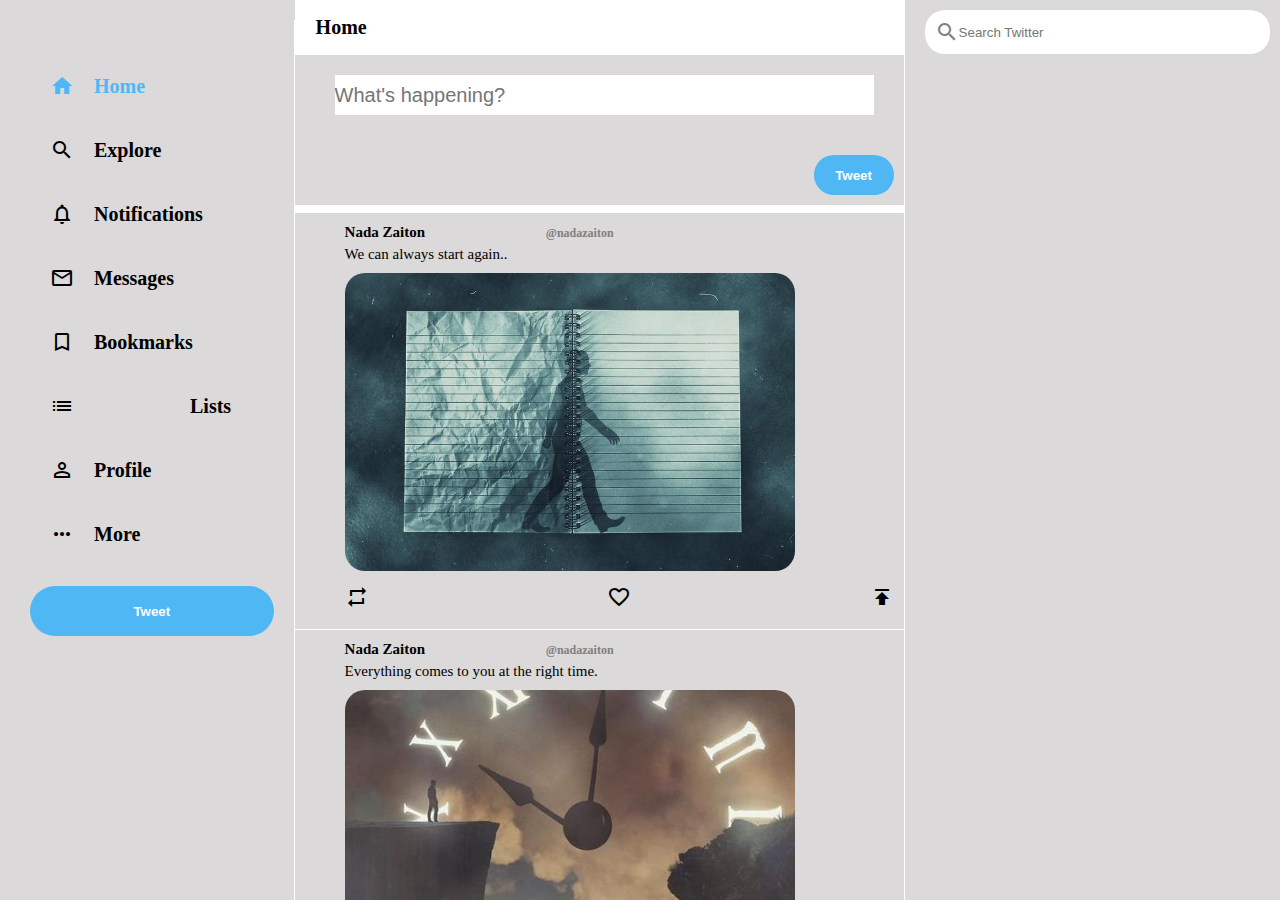
==== home.html @ ad1c1ba5 "Add files via upload" ====
<!DOCTYPE html>
<html lang="en">
  <head>
    <meta charset="UTF-8" />
    <meta http-equiv="X-UA-Compatible" content="IE=edge" />
    <meta name="viewport" content="width=device-width, initial-scale=1.0" />
    <title>Twitter Clone - Final</title>
    <link  rel="stylesheet" href="style.css" />
    <link href="https://fonts.googleapis.com/icon?family=Material+Icons" rel="stylesheet" />
    <!-- <link
      rel="stylesheet"
      href="https://cdnjs.cloudflare.com/ajax/libs/font-awesome/5.15.3/css/all.min.css"
      integrity="sha512-iBBXm8fW90+nuLcSKlbmrPcLa0OT92xO1BIsZ+ywDWZCvqsWgccV3gFoRBv0z+8dLJgyAHIhR35VZc2oM/gI1w=="
      crossorigin="anonymous"
    /> -->
  </head>
  <body>
    <!-- sidebar starts -->
    <div class="sidebar">
      <i class="fab fa-twitter"></i>
      <div class="sidebarOption active">
        <span class="material-icons"> home </span>
        <h2>Home</h2>
      </div>

      <div class="sidebarOption">
        <span class="material-icons"> search </span>
        <h2>Explore</h2>
      </div>

      <div class="sidebarOption">
        <span class="material-icons"> notifications_none </span>
        <h2>Notifications</h2>
      </div>

      <div class="sidebarOption">
        <span class="material-icons"> mail_outline </span>
        <h2>Messages</h2>
      </div>

      <div class="sidebarOption">
        <span class="material-icons"> bookmark_border </span>
        <h2>Bookmarks</h2>
      </div>

      <div class="sidebarOption">
        <span class="material-icons"> list_alt </span>
        <h2>Lists</h2>
      </div>

      <div class="sidebarOption">
        <span class="material-icons"> perm_identity </span>
        <h2>Profile</h2>
      </div>

      <div class="sidebarOption">
        <span class="material-icons"> more_horiz </span>
        <h2>More</h2>
      </div>
      <button class="sidebar__tweet">Tweet</button>
    </div>
    <!-- sidebar ends -->

    <!-- feed starts -->
    <div class="feed">
      <div class="feed__header">
        <h2>Home</h2>
      </div>

      <!-- tweetbox starts -->
      <div class="tweetBox">
        <form>
          <div class="tweetbox__input">
            <img
              src="https://encrypted-tbn0.gstatic.com/images?q=tbn:ANd9GcToVHWplxJhYTRj4-cVg0_y4piKTfAMhTa690sM2XBHieJC8ML3ZlIRI2MeGQvHcO50ngc&usqp=CAU"
              alt=""
            />
            <input type="text" placeholder="What's happening?" />
          </div>
          <button class="tweetBox__tweetButton">Tweet</button>
        </form>
      </div>
      <!-- tweetbox ends -->

      <!-- post starts -->
      <div class="post">
        <div class="post__avatar">
          <img
            src="https://encrypted-tbn0.gstatic.com/images?q=tbn:ANd9GcToVHWplxJhYTRj4-cVg0_y4piKTfAMhTa690sM2XBHieJC8ML3ZlIRI2MeGQvHcO50ngc&usqp=CAU"
            alt=""
          />
        </div>

        <div class="post__body">
          <div class="post__header">
            <div class="post__headerText">
              <h3>
               Nada Zaiton
                <span class="post__headerSpecial"
                  ><span class="material-icons post__badge"> verified </span>@nadazaiton</span
                >
              </h3>
            </div>
            <div class="post__headerDescription">
              <p>We can always start again..</p>
            </div>
          </div>
          <img
            src="we can.jpg"
            alt=""
          />
          <div class="post__footer">
            <span class="material-icons"> repeat </span>
            <span class="material-icons"> favorite_border </span>
            <span class="material-icons"> publish </span>
          </div>
        </div>
      </div>
      <!-- post ends -->

      <!-- post starts -->
      <div class="post">
        <div class="post__avatar">
          <img
            src="https://encrypted-tbn0.gstatic.com/images?q=tbn:ANd9GcToVHWplxJhYTRj4-cVg0_y4piKTfAMhTa690sM2XBHieJC8ML3ZlIRI2MeGQvHcO50ngc&usqp=CAU"
            alt=""
          />
        </div>

        <div class="post__body">
          <div class="post__header">
            <div class="post__headerText">
              <h3>
                Nada Zaiton
                <span class="post__headerSpecial"
                  ><span class="material-icons post__badge"> verified </span>@nadazaiton</span>
              </h3>
            </div>
            <div class="post__headerDescription">
              <p>Everything comes to you at the right time.</p>
            </div>
          </div>
          <img
            src="time.jpg"
            alt=""
          />
          <div class="post__footer">
            <span class="material-icons"> repeat </span>
            <span class="material-icons"> favorite_border </span>
            <span class="material-icons"> publish </span>
          </div>
        </div>
      </div>
      <!-- post ends -->
      
    </div>
    <!-- feed ends -->

    <!-- widgets starts -->
    <div class="widgets">
      <div class="widgets__input">
        <span class="material-icons widgets__searchIcon"> search </span>
        <input type="text" placeholder="Search Twitter" />
      </div>

      
  </body>
</html>
---- style.css ----
/* login */
body{
    background-color: rgb(219, 217, 217);
}
.container{
    position: absolute;
    top: 50%;
    left: 50%;
    transform: translate(-50%,-50%);
    background: #fff;
    width: 450px;
    height: 550px;
    border-radius: 20px;
    box-shadow: 0 10px rgb(110, 110, 110,.2);
    display: flex;
    flex-direction: column;
    justify-content: center;
    align-items: center;
    font-family: 'Poppins', sans-serif;
}
.box, .box button{
    display: flex;
    align-items: center;
}
.box{
    width: 300px;
    height: 240px;
    flex-direction: column;
    justify-content: space-evenly;
}
.box button{
    width: 300px;
    height: 40px;
    background-color: #fff;
    outline: none;
    font-weight: bold;
    border: 1px solid rgb(211, 210, 210);
    border-radius: 20px;
    justify-content: center;
    font-family: 'Poppins', sans-serif;
}
.box-one button img{
    margin: 0 .5rem;
}
.box-one i{
    color: #00acee;
    font-size: 1.8rem;
}
.box-two input{
    position: relative;
    width: 300px;
    height: 55px;
    outline: none;
    border: 1px solid rgb(211, 210, 210);
    border-radius: 4px;
    padding-left: 10px;

}
.box-two input label{
    position: absolute;
    top: 0;
}
.box-two input::placeholder{
    font-size: 1rem;
}
.box-two input:focus{
    border: 1px solid #00acee;
}
.box-two .next-btn{
    background-color: #121212;
    color: #fff;
}
.container p{
    font-size: .7rem;
    color: rgb(138, 136, 136);
}
.container p a{
    text-decoration: none;
    color: #00acee;
}





/* home */
* {
    margin: 0;
    padding: 0;
    box-sizing: border-box;
  }
  
  body {
    --twitter-color: #50b7f5;
    --twitter-background: #ffffff;
  }
  
  .sidebarOption {
    display: flex;
    align-items: center;
    cursor: pointer;
  }
  
  .sidebarOption .material-icons,
  .fa-twitter {
    padding: 20px;
  }
  
  .sidebarOption h2 {
    font-weight: 800;
    font-size: 20px;
    margin-right: 20px;
  }
  
  .sidebarOption:hover {
    background-color: var(--twitter-background);
    border-radius: 30px;
    color: var(--twitter-color);
    transition: color 100ms ease-out;
  }
  
  .sidebarOption.active {
    color: var(--twitter-color);
  }
  
  .sidebar__tweet {
    width: 100%;
    background-color: var(--twitter-color);
    border: none;
    color: white;
    font-weight: 900;
    border-radius: 30px;
    height: 50px;
    margin-top: 20px;
  }
  
  body {
    display: flex;
    height: 100vh;
    max-width: 1300px;
    margin-left: auto;
    margin-right: auto;
    padding: 0 10px;
  }
  
  .sidebar {
    border-right: 1px solid var(--twitter-background);
    flex: 0.2;
  
    min-width: 250px;
    margin-top: 20px;
    padding-left: 20px;
    padding-right: 20px;
  }
  
  .fa-twitter {
    color: var(--twitter-color);
    font-size: 30px;
  }
  
  /* feed */
  .feed {
    flex: 0.5;
    border-right: 1px solid var(--twitter-background);
    min-width: fit-content;
    overflow-y: scroll;
  }
  
  .feed__header {
    position: sticky;
    top: 0;
    background-color: white;
    z-index: 100;
    border: 1px solid var(--twitter-background);
    padding: 15px 20px;
  }
  
  .feed__header h2 {
    font-size: 20px;
    font-weight: 800;
  }
  
  .feed::-webkit-scrollbar {
    display: none;
  }
  
  .feed {
    -ms-overflow-style: none;
    scrollbar-width: none;
  }
  
  /* tweet box */
  .tweetbox__input img {
    border-radius: 50%;
    height: 40px;
   
  }
  
  .tweetBox {
    padding-bottom: 10px;
    border-bottom: 8px solid var(--twitter-background);
    padding-right: 10px;
  }
  
  .tweetBox form {
    display: flex;
    flex-direction: column;
  }
  
  .tweetbox__input {
    display: flex;
    padding: 20px;
  }
  
  .tweetbox__input input {
    flex: 1;
    margin-left: 20px;
    font-size: 20px;
    border: none;
    outline: none;
  }
  
  .tweetBox__tweetButton {
    background-color: var(--twitter-color);
    border: none;
    color: white;
    font-weight: 900;
  
    border-radius: 30px;
    width: 80px;
    height: 40px;
    margin-top: 20px;
    margin-left: auto;
  }
  
  /* post */
  .post__avatar img {
    border-radius: 50%;
    height: 40px;
  }
  
  .post {
    display: flex;
    align-items: flex-start;
    border-bottom: 1px solid var(--twitter-background);
    padding-bottom: 10px;
  }
  
  .post__body img {
    width: 450px;
    object-fit: contain;
    border-radius: 20px;
  }
  
  .post__footer {
    display: flex;
    justify-content: space-between;
    margin-top: 10px;
  }
  
  .post__badge {
    font-size: 14px !important;
    color: var(--twitter-color);
    margin-right: 5px;
  }
  
  .post__headerSpecial {
    font-weight: 600;
    font-size: 12px;
    color: gray;
  }
  
  .post__headerText h3 {
    font-size: 15px;
    margin-bottom: 5px;
  }
  
  .post__headerDescription {
    margin-bottom: 10px;
    font-size: 15px;
  }
  
  .post__body {
    flex: 1;
    padding: 10px;
  }
  
  .post__avatar {
    padding: 20px;
  }
  
  /* widgets */
  .widgets {
    flex: 0.3;
  }
  
  .widgets__input {
    display: flex;
    align-items: center;
    background-color: var(--twitter-background);
    padding: 10px;
    border-radius: 20px;
    margin-top: 10px;
    margin-left: 20px;
  }
  
  .widgets__input input {
    border: none;
    background-color: var(--twitter-background);
  }
  
  .widgets__searchIcon {
    color: gray;
  }
  
  .widgets__widgetContainer {
    margin-top: 15px;
    margin-left: 20px;
    padding: 20px;
    background-color: #f5f8fa;
    border-radius: 20px;
  }
  
  .widgets__widgetContainer h2 {
    font-size: 18px;
    font-weight: 800;
  }
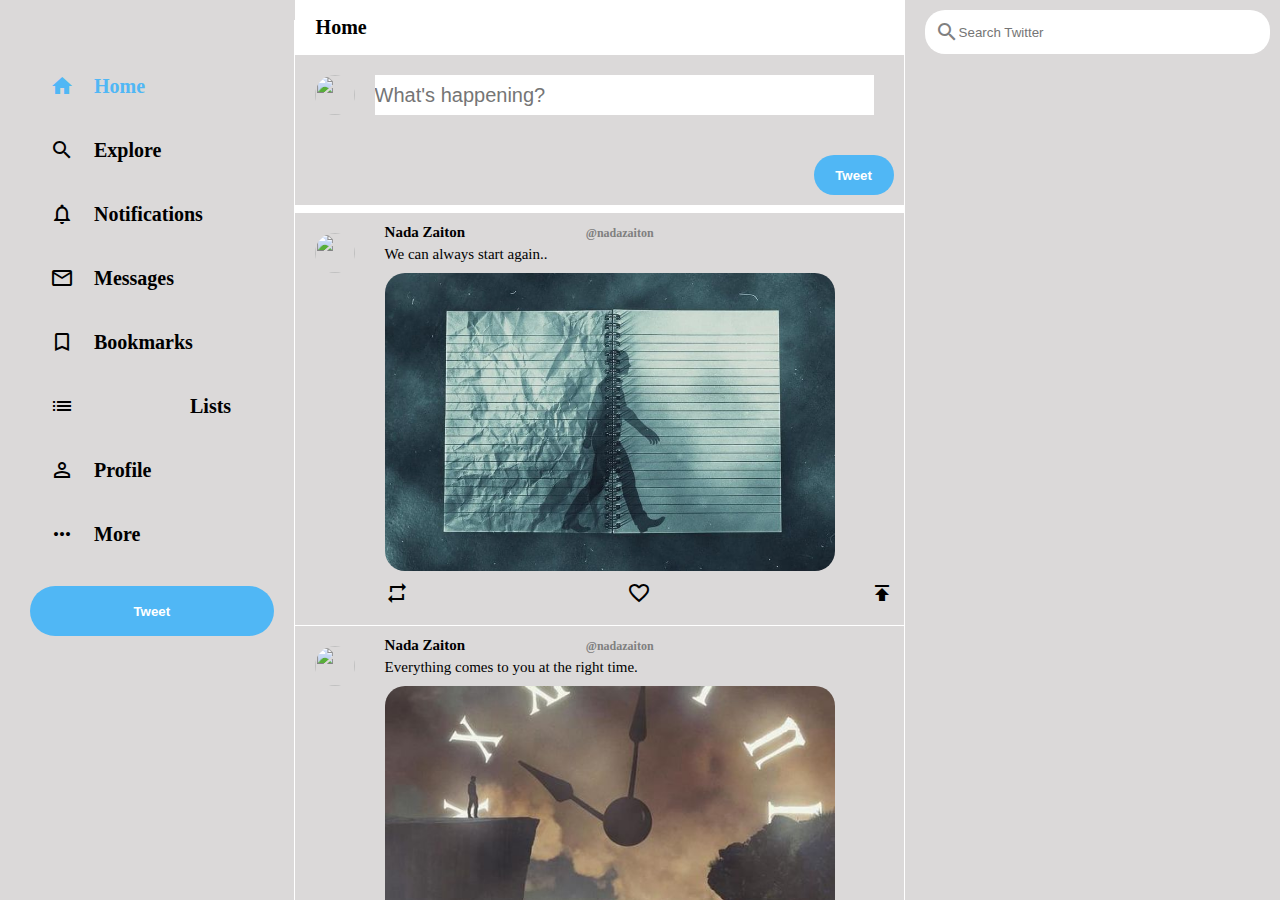
==== commit 932297ad: "Add files via upload" ====
--- a/home.html
+++ b/home.html
@@ -1,18 +1,8 @@
-<!DOCTYPE html>
-<html lang="en">
+<html>
   <head>
-    <meta charset="UTF-8" />
-    <meta http-equiv="X-UA-Compatible" content="IE=edge" />
-    <meta name="viewport" content="width=device-width, initial-scale=1.0" />
     <title>Twitter Clone - Final</title>
     <link  rel="stylesheet" href="style.css" />
     <link href="https://fonts.googleapis.com/icon?family=Material+Icons" rel="stylesheet" />
-    <!-- <link
-      rel="stylesheet"
-      href="https://cdnjs.cloudflare.com/ajax/libs/font-awesome/5.15.3/css/all.min.css"
-      integrity="sha512-iBBXm8fW90+nuLcSKlbmrPcLa0OT92xO1BIsZ+ywDWZCvqsWgccV3gFoRBv0z+8dLJgyAHIhR35VZc2oM/gI1w=="
-      crossorigin="anonymous"
-    /> -->
   </head>
   <body>
     <!-- sidebar starts -->
